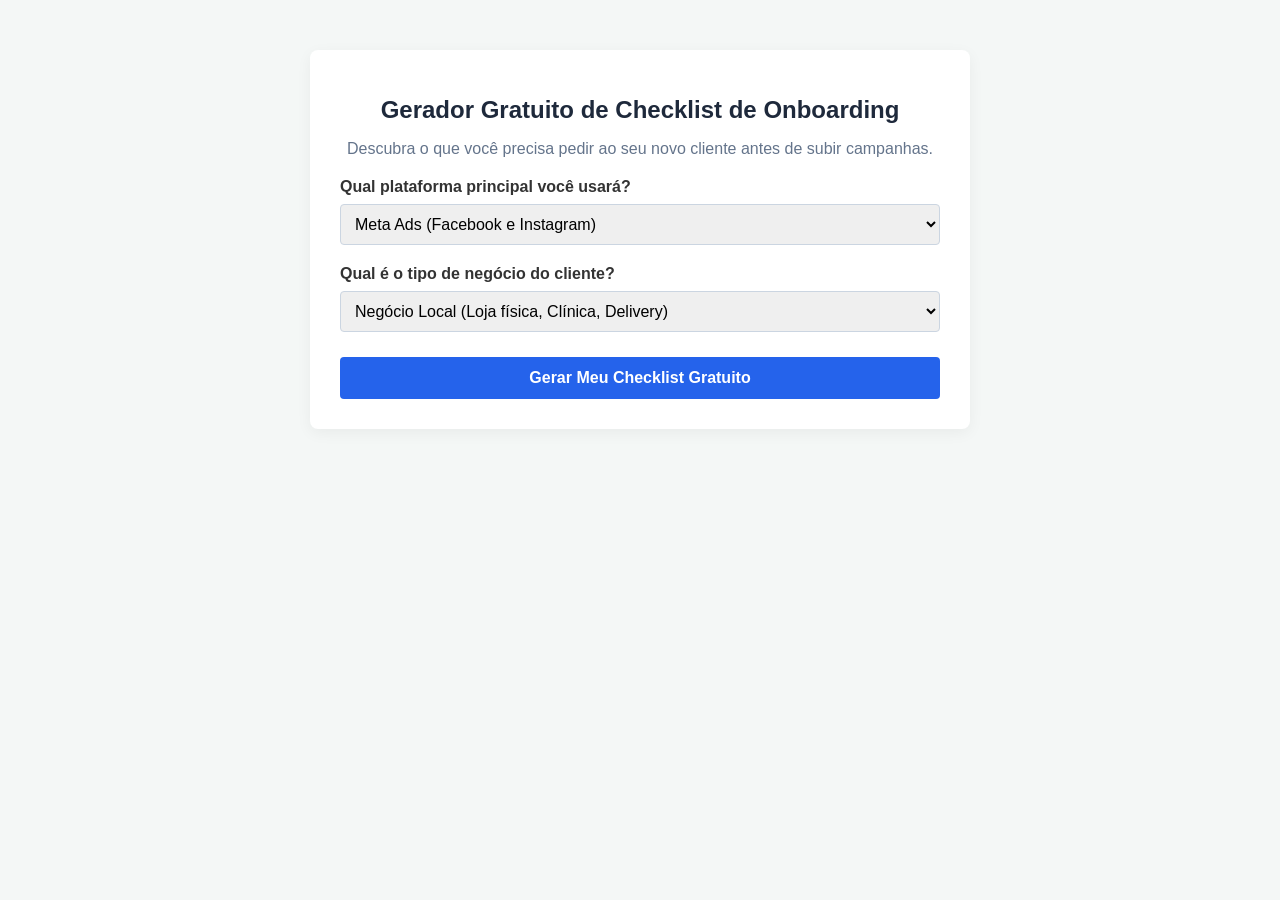
==== ferramenta.html @ c60c6555 "Add files via upload" ====
<!DOCTYPE html>
<html lang="pt-BR">
<head>
    <meta charset="UTF-8">
    <meta name="viewport" content="width=device-width, initial-scale=1.0">
    <title>Gerador Gratuito de Checklist de Onboarding para Gestores de Tráfego</title>
    <style>
        body { font-family: 'Segoe UI', Tahoma, Geneva, Verdana, sans-serif; background-color: #f4f7f6; color: #333; margin: 0; padding: 0; }
        .container { max-width: 600px; margin: 50px auto; background: #fff; padding: 30px; border-radius: 8px; box-shadow: 0 4px 15px rgba(0,0,0,0.05); }
        h1 { font-size: 24px; color: #1e293b; text-align: center; }
        label { font-weight: 600; display: block; margin-top: 20px; margin-bottom: 8px; }
        select { width: 100%; padding: 10px; border: 1px solid #cbd5e1; border-radius: 4px; font-size: 16px; }
        button { width: 100%; background-color: #2563eb; color: #fff; padding: 12px; border: none; border-radius: 4px; font-size: 16px; font-weight: bold; margin-top: 25px; cursor: pointer; transition: 0.3s; }
        button:hover { background-color: #1d4ed8; }
        #resultado { display: none; margin-top: 30px; padding: 20px; background-color: #f8fafc; border: 1px solid #e2e8f0; border-radius: 4px; }
        .oferta { margin-top: 30px; padding: 20px; background-color: #fffbeb; border: 1px solid #fde68a; border-radius: 4px; text-align: center; }
        .btn-oferta { background-color: #d97706; display: inline-block; padding: 10px 20px; margin-top: 15px; color: white; text-decoration: none; font-weight: bold; border-radius: 4px; cursor: pointer; border: none; }
        .btn-oferta:hover { background-color: #b45309; }
        .btn-oferta:disabled { background-color: #fcd34d; cursor: not-allowed; }
    </style>
</head>
<body>

<div class="container">
    <h1>Gerador Gratuito de Checklist de Onboarding</h1>
    <p style="text-align:center; color: #64748b;">Descubra o que você precisa pedir ao seu novo cliente antes de subir campanhas.</p>
    
    <label for="plataforma">Qual plataforma principal você usará?</label>
    <select id="plataforma">
        <option value="meta">Meta Ads (Facebook e Instagram)</option>
        <option value="google">Google Ads</option>
        <option value="ambas">Meta Ads e Google Ads</option>
    </select>

    <label for="tipoCliente">Qual é o tipo de negócio do cliente?</label>
    <select id="tipoCliente">
        <option value="local">Negócio Local (Loja física, Clínica, Delivery)</option>
        <option value="infoproduto">Infoproduto (Cursos, E-books)</option>
        <option value="ecommerce">E-commerce (Loja Virtual)</option>
    </select>

    <button onclick="gerarChecklist()">Gerar Meu Checklist Gratuito</button>

    <div id="resultado">
        <h3 style="margin-top:0;">Seu Checklist Personalizado:</h3>
        <ul id="listaChecklist"></ul>
        
        <div class="oferta">
            <h4 style="margin:0; color:#92400e;">Este é apenas o checklist inicial.</h4>
            <p style="margin-top:10px; font-size:14px;">Organize o briefing completo, matriz de responsabilidades, aprovação de campanhas, dashboards e offboarding com o Sistema <b>GestorFlow</b>.</p>
            <button id="btn-oferta-comprar" class="btn-oferta">Checkout em configuração</button>
        </div>
    </div>
</div>

<script src="config.js"></script>
<script>
    document.addEventListener('DOMContentLoaded', function() {
        const btnOferta = document.getElementById('btn-oferta-comprar');
        const checkoutUrl = getToolCheckoutUrl();
        
        if (checkoutUrl) {
            btnOferta.innerText = "Quero organizar minha operação por R$ 47";
            btnOferta.disabled = false;
            btnOferta.onclick = function() {
                window.location.href = checkoutUrl;
            };
        } else {
            btnOferta.disabled = true;
            btnOferta.innerText = "Checkout em configuração";
        }
    });

    function gerarChecklist() {
        const plat = document.getElementById('plataforma').value;
        const tipo = document.getElementById('tipoCliente').value;
        const lista = document.getElementById('listaChecklist');
        lista.innerHTML = ''; 
        
        const tarefas = [];
        tarefas.push('Enviar Formulário de Briefing');
        tarefas.push('Definir Escopo e Valores Financeiros');
        
        if (plat === 'meta' || plat === 'ambas') {
            tarefas.push('Pedir acesso de parceiro no Gerenciador de Negócios (Business Manager)');
            tarefas.push('Solicitar acesso à Página do Facebook e Conta do Instagram');
            tarefas.push('Verificar configuração do Pixel da Meta');
        }
        if (plat === 'google' || plat === 'ambas') {
            tarefas.push('Pedir ID da Conta do Google Ads (10 dígitos) para enviar convite');
            tarefas.push('Verificar acesso ao Google Analytics 4');
        }
        if (tipo === 'local') {
            tarefas.push('Configurar campanhas focadas em WhatsApp ou Rota para Loja Física');
        } else if (tipo === 'ecommerce') {
            tarefas.push('Solicitar catálogo de produtos em XML / integração com Shopify/Nuvemshop');
        }

        tarefas.forEach(t => {
            const li = document.createElement('li');
            li.style.marginBottom = '10px';
            li.innerHTML = '<input type="checkbox" style="margin-right: 10px;">' + t;
            lista.appendChild(li);
        });

        document.getElementById('resultado').style.display = 'block';
    }
</script>
</body>
</html>
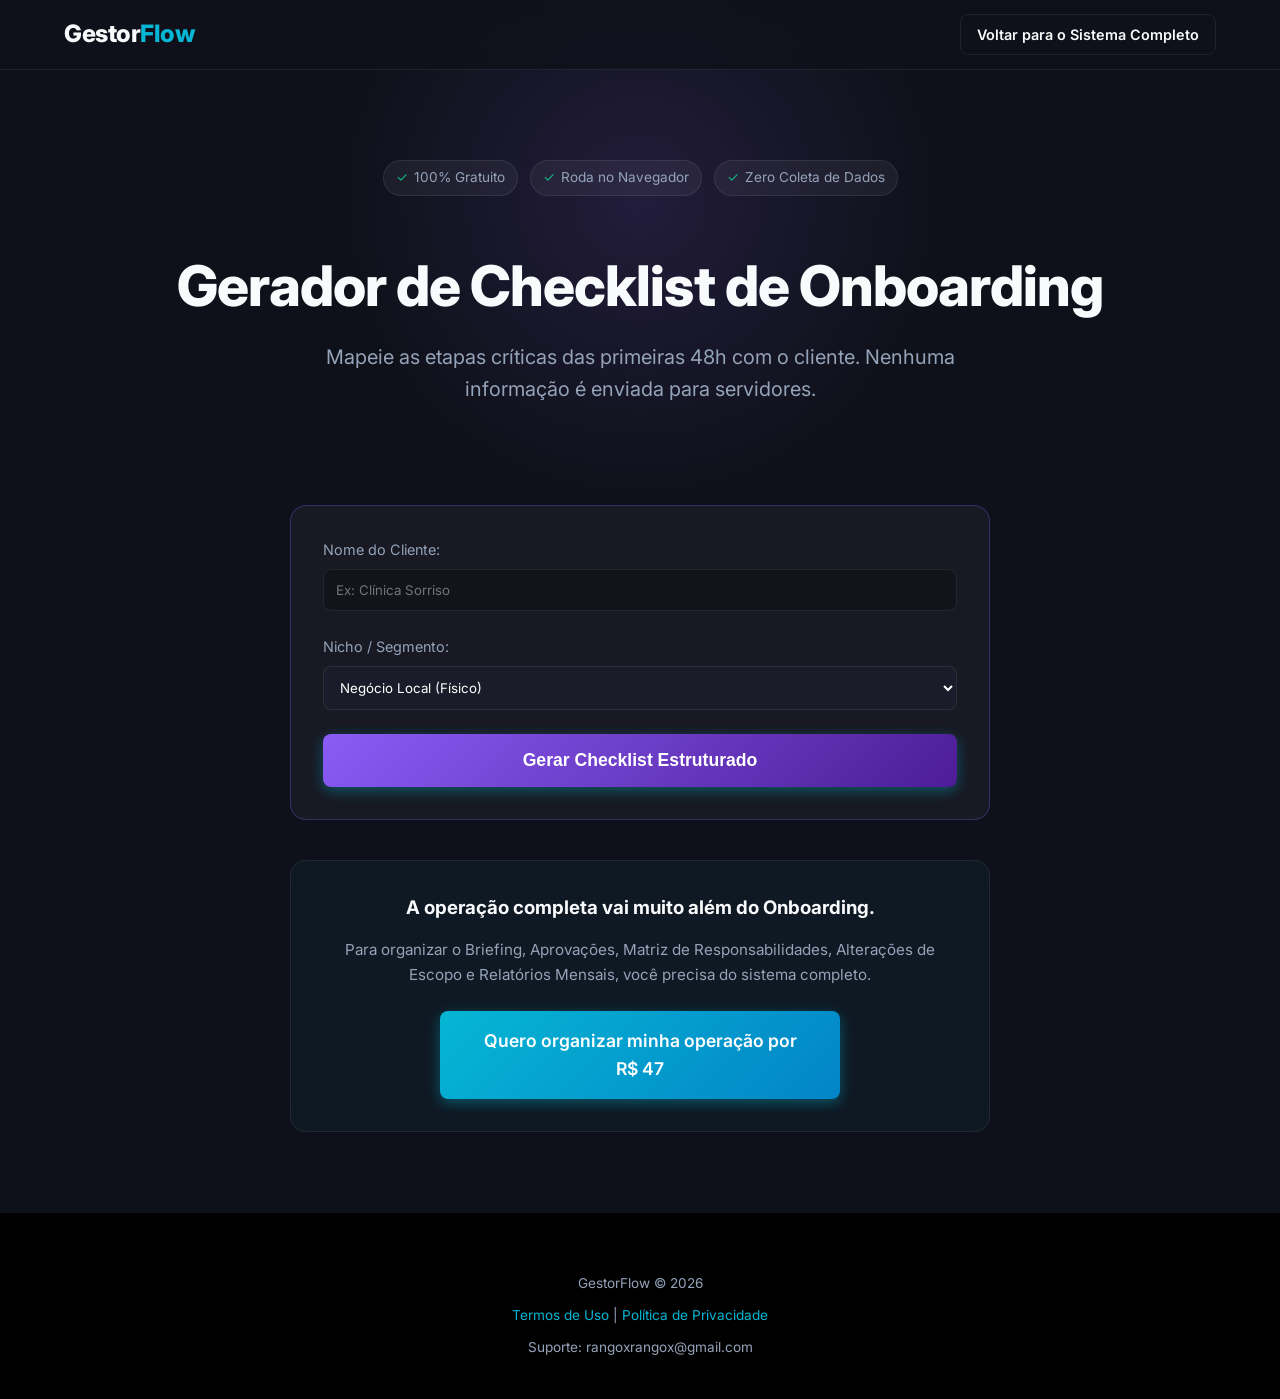
==== commit 407f1f40: "Add files via upload" ====
--- a/ferramenta.html
+++ b/ferramenta.html
@@ -3,108 +3,91 @@
 <head>
     <meta charset="UTF-8">
     <meta name="viewport" content="width=device-width, initial-scale=1.0">
-    <title>Gerador Gratuito de Checklist de Onboarding para Gestores de Tráfego</title>
-    <style>
-        body { font-family: 'Segoe UI', Tahoma, Geneva, Verdana, sans-serif; background-color: #f4f7f6; color: #333; margin: 0; padding: 0; }
-        .container { max-width: 600px; margin: 50px auto; background: #fff; padding: 30px; border-radius: 8px; box-shadow: 0 4px 15px rgba(0,0,0,0.05); }
-        h1 { font-size: 24px; color: #1e293b; text-align: center; }
-        label { font-weight: 600; display: block; margin-top: 20px; margin-bottom: 8px; }
-        select { width: 100%; padding: 10px; border: 1px solid #cbd5e1; border-radius: 4px; font-size: 16px; }
-        button { width: 100%; background-color: #2563eb; color: #fff; padding: 12px; border: none; border-radius: 4px; font-size: 16px; font-weight: bold; margin-top: 25px; cursor: pointer; transition: 0.3s; }
-        button:hover { background-color: #1d4ed8; }
-        #resultado { display: none; margin-top: 30px; padding: 20px; background-color: #f8fafc; border: 1px solid #e2e8f0; border-radius: 4px; }
-        .oferta { margin-top: 30px; padding: 20px; background-color: #fffbeb; border: 1px solid #fde68a; border-radius: 4px; text-align: center; }
-        .btn-oferta { background-color: #d97706; display: inline-block; padding: 10px 20px; margin-top: 15px; color: white; text-decoration: none; font-weight: bold; border-radius: 4px; cursor: pointer; border: none; }
-        .btn-oferta:hover { background-color: #b45309; }
-        .btn-oferta:disabled { background-color: #fcd34d; cursor: not-allowed; }
-    </style>
+    <title>Gerador Gratuito de Checklist de Onboarding | GestorFlow</title>
+    <meta name="description" content="Gere um checklist profissional para organizar os primeiros passos com seus novos clientes de tráfego pago. Ferramenta gratuita GestorFlow.">
+    
+    <!-- Open Graph / SEO -->
+    <meta property="og:type" content="website">
+    <meta property="og:url" content="https://rangoxrangox-cpu.github.io/gestorflow/ferramenta.html">
+    <meta property="og:title" content="Gerador Gratuito de Checklist de Onboarding | GestorFlow">
+    <meta property="og:description" content="Gere um checklist profissional para organizar os primeiros passos com seus novos clientes de tráfego pago. Ferramenta gratuita GestorFlow.">
+    
+    <!-- Fonts & Styles -->
+    <link href="https://fonts.googleapis.com/css2?family=Inter:wght@400;500;600;800&display=swap" rel="stylesheet">
+    <link rel="stylesheet" href="styles.css">
+    
+    <!-- Scripts -->
+    <script src="config.js"></script>
+    <script src="script.js" defer></script>
 </head>
 <body>
 
-<div class="container">
-    <h1>Gerador Gratuito de Checklist de Onboarding</h1>
-    <p style="text-align:center; color: #64748b;">Descubra o que você precisa pedir ao seu novo cliente antes de subir campanhas.</p>
-    
-    <label for="plataforma">Qual plataforma principal você usará?</label>
-    <select id="plataforma">
-        <option value="meta">Meta Ads (Facebook e Instagram)</option>
-        <option value="google">Google Ads</option>
-        <option value="ambas">Meta Ads e Google Ads</option>
-    </select>
+    <!-- Header Simples (Focado) -->
+    <header>
+        <div class="container header-content">
+            <div class="logo">Gestor<span>Flow</span></div>
+            <a href="index.html" class="btn btn-secondary" style="padding: 8px 16px; font-size: 0.9rem;">Voltar para o Sistema Completo</a>
+        </div>
+    </header>
 
-    <label for="tipoCliente">Qual é o tipo de negócio do cliente?</label>
-    <select id="tipoCliente">
-        <option value="local">Negócio Local (Loja física, Clínica, Delivery)</option>
-        <option value="infoproduto">Infoproduto (Cursos, E-books)</option>
-        <option value="ecommerce">E-commerce (Loja Virtual)</option>
-    </select>
+    <section class="hero-section" style="padding-bottom: 60px;">
+        <div class="hero-bg-glow" style="background: radial-gradient(circle, rgba(139,92,246,0.15) 0%, rgba(15,17,26,0) 70%);"></div>
+        <div class="container">
+            <div class="badges">
+                <div class="badge"><span class="badge-icon">✓</span> 100% Gratuito</div>
+                <div class="badge"><span class="badge-icon">✓</span> Roda no Navegador</div>
+                <div class="badge"><span class="badge-icon">✓</span> Zero Coleta de Dados</div>
+            </div>
+            
+            <h1 class="hero-title">Gerador de Checklist de Onboarding</h1>
+            <p class="hero-subtitle">Mapeie as etapas críticas das primeiras 48h com o cliente. Nenhuma informação é enviada para servidores.</p>
+        </div>
+    </section>
 
-    <button onclick="gerarChecklist()">Gerar Meu Checklist Gratuito</button>
+    <!-- Ferramenta Core -->
+    <section class="container" style="padding-top: 0;">
+        <div class="glass-panel" style="max-width: 700px; margin: 0 auto; border-color: rgba(139, 92, 246, 0.3);">
+            <div style="margin-bottom: 24px;">
+                <label for="nome-cliente" style="display: block; margin-bottom: 8px; color: var(--text-secondary); font-size: 0.9rem;">Nome do Cliente:</label>
+                <input type="text" id="nome-cliente" placeholder="Ex: Clínica Sorriso" style="width: 100%; padding: 12px; border-radius: 8px; border: 1px solid var(--border-color); background: rgba(0,0,0,0.2); color: #fff; font-family: var(--font-main);">
+            </div>
+            
+            <div style="margin-bottom: 24px;">
+                <label for="nicho-cliente" style="display: block; margin-bottom: 8px; color: var(--text-secondary); font-size: 0.9rem;">Nicho / Segmento:</label>
+                <select id="nicho-cliente" style="width: 100%; padding: 12px; border-radius: 8px; border: 1px solid var(--border-color); background: #1a1d29; color: #fff; font-family: var(--font-main);">
+                    <option value="Negócio Local">Negócio Local (Físico)</option>
+                    <option value="E-commerce">E-commerce</option>
+                    <option value="Infoproduto">Lançamento / Infoproduto</option>
+                    <option value="Serviços">Prestação de Serviços</option>
+                </select>
+            </div>
+            
+            <button id="btn-gerar-checklist" class="btn" style="width: 100%; background: linear-gradient(135deg, var(--accent-purple), #4c1d95);">Gerar Checklist Estruturado</button>
+            
+            <div id="resultado-checklist"></div>
+        </div>
+    </section>
 
-    <div id="resultado">
-        <h3 style="margin-top:0;">Seu Checklist Personalizado:</h3>
-        <ul id="listaChecklist"></ul>
-        
-        <div class="oferta">
-            <h4 style="margin:0; color:#92400e;">Este é apenas o checklist inicial.</h4>
-            <p style="margin-top:10px; font-size:14px;">Organize o briefing completo, matriz de responsabilidades, aprovação de campanhas, dashboards e offboarding com o Sistema <b>GestorFlow</b>.</p>
-            <button id="btn-oferta-comprar" class="btn-oferta">Checkout em configuração</button>
+    <!-- Upsell Suave -->
+    <section class="container text-center" style="padding-top: 40px;">
+        <div class="glass-panel" style="max-width: 700px; margin: 0 auto; background: rgba(6,182,212,0.05);">
+            <h3 style="color: var(--text-primary); margin-bottom: 15px;">A operação completa vai muito além do Onboarding.</h3>
+            <p style="color: var(--text-secondary); margin-bottom: 24px; font-size: 0.95rem;">Para organizar o Briefing, Aprovações, Matriz de Responsabilidades, Alterações de Escopo e Relatórios Mensais, você precisa do sistema completo.</p>
+            <a href="#" class="btn checkout-btn-tool disabled" style="width: 100%; max-width: 400px;">Checkout em configuração</a>
         </div>
-    </div>
-</div>
+    </section>
 
-<script src="config.js"></script>
-<script>
-    document.addEventListener('DOMContentLoaded', function() {
-        const btnOferta = document.getElementById('btn-oferta-comprar');
-        const checkoutUrl = getToolCheckoutUrl();
-        
-        if (checkoutUrl) {
-            btnOferta.innerText = "Quero organizar minha operação por R$ 47";
-            btnOferta.disabled = false;
-            btnOferta.onclick = function() {
-                window.location.href = checkoutUrl;
-            };
-        } else {
-            btnOferta.disabled = true;
-            btnOferta.innerText = "Checkout em configuração";
-        }
-    });
+    <!-- Footer Simples -->
+    <footer style="margin-top: 80px;">
+        <div class="container text-center">
+            <p>GestorFlow &copy; 2026</p>
+            <p style="margin-top: 10px;">
+                <a href="termos.html" style="font-size: 0.85rem;">Termos de Uso</a> | 
+                <a href="privacidade.html" style="font-size: 0.85rem;">Política de Privacidade</a>
+            </p>
+            <p style="margin-top: 10px; font-size: 0.85rem; color: var(--text-secondary);">Suporte: rangoxrangox@gmail.com</p>
+        </div>
+    </footer>
 
-    function gerarChecklist() {
-        const plat = document.getElementById('plataforma').value;
-        const tipo = document.getElementById('tipoCliente').value;
-        const lista = document.getElementById('listaChecklist');
-        lista.innerHTML = ''; 
-        
-        const tarefas = [];
-        tarefas.push('Enviar Formulário de Briefing');
-        tarefas.push('Definir Escopo e Valores Financeiros');
-        
-        if (plat === 'meta' || plat === 'ambas') {
-            tarefas.push('Pedir acesso de parceiro no Gerenciador de Negócios (Business Manager)');
-            tarefas.push('Solicitar acesso à Página do Facebook e Conta do Instagram');
-            tarefas.push('Verificar configuração do Pixel da Meta');
-        }
-        if (plat === 'google' || plat === 'ambas') {
-            tarefas.push('Pedir ID da Conta do Google Ads (10 dígitos) para enviar convite');
-            tarefas.push('Verificar acesso ao Google Analytics 4');
-        }
-        if (tipo === 'local') {
-            tarefas.push('Configurar campanhas focadas em WhatsApp ou Rota para Loja Física');
-        } else if (tipo === 'ecommerce') {
-            tarefas.push('Solicitar catálogo de produtos em XML / integração com Shopify/Nuvemshop');
-        }
-
-        tarefas.forEach(t => {
-            const li = document.createElement('li');
-            li.style.marginBottom = '10px';
-            li.innerHTML = '<input type="checkbox" style="margin-right: 10px;">' + t;
-            lista.appendChild(li);
-        });
-
-        document.getElementById('resultado').style.display = 'block';
-    }
-</script>
 </body>
 </html>
--- a/styles.css
+++ b/styles.css
@@ -0,0 +1,231 @@
+/* ==========================================================================
+   GestorFlow - Premium SaaS Dark Mode Styles
+   ========================================================================== */
+
+/* Globals & CSS Variables */
+:root {
+    --bg-dark: #0f111a;
+    --bg-panel: #1a1d29;
+    --bg-card: rgba(30, 33, 43, 0.6);
+    --text-primary: #f8fafc;
+    --text-secondary: #94a3b8;
+    --accent-cyan: #06b6d4;
+    --accent-purple: #8b5cf6;
+    --accent-green: #10b981;
+    --border-color: rgba(255, 255, 255, 0.08);
+    --glass-blur: blur(12px);
+    --font-main: 'Inter', -apple-system, BlinkMacSystemFont, 'Segoe UI', Roboto, Helvetica, Arial, sans-serif;
+    --btn-shadow: 0 4px 14px 0 rgba(6, 182, 212, 0.39);
+}
+
+@media (prefers-reduced-motion: reduce) {
+    * {
+        animation-duration: 0.01ms !important;
+        animation-iteration-count: 1 !important;
+        transition-duration: 0.01ms !important;
+        scroll-behavior: auto !important;
+    }
+}
+
+* { margin: 0; padding: 0; box-sizing: border-box; }
+html { scroll-behavior: smooth; }
+
+body {
+    font-family: var(--font-main);
+    background-color: var(--bg-dark);
+    color: var(--text-primary);
+    line-height: 1.6;
+    overflow-x: hidden;
+}
+
+a { color: var(--accent-cyan); text-decoration: none; transition: all 0.2s ease; }
+a:hover { color: var(--text-primary); text-decoration: underline; }
+
+/* Utilities */
+.container { max-width: 1200px; margin: 0 auto; padding: 0 24px; }
+.text-center { text-align: center; }
+.mt-4 { margin-top: 2rem; }
+.mb-2 { margin-bottom: 1rem; }
+.mb-4 { margin-bottom: 2rem; }
+.gradient-text {
+    background: linear-gradient(135deg, var(--accent-cyan), var(--accent-purple));
+    -webkit-background-clip: text;
+    -webkit-text-fill-color: transparent;
+    background-clip: text;
+}
+
+/* Glassmorphism Classes */
+.glass-panel {
+    background: var(--bg-card);
+    backdrop-filter: var(--glass-blur);
+    -webkit-backdrop-filter: var(--glass-blur);
+    border: 1px solid var(--border-color);
+    border-radius: 16px;
+    padding: 32px;
+}
+
+/* Header */
+header {
+    position: fixed;
+    top: 0; left: 0; right: 0;
+    height: 70px;
+    background: rgba(15, 17, 26, 0.8);
+    backdrop-filter: var(--glass-blur);
+    border-bottom: 1px solid var(--border-color);
+    z-index: 1000;
+    display: flex;
+    align-items: center;
+}
+.header-content {
+    display: flex;
+    justify-content: space-between;
+    align-items: center;
+    width: 100%;
+}
+.logo { font-size: 1.5rem; font-weight: 800; color: var(--text-primary); letter-spacing: -0.5px; }
+.logo span { color: var(--accent-cyan); }
+.nav-links { display: flex; gap: 24px; }
+.nav-links a { color: var(--text-secondary); font-size: 0.9rem; font-weight: 500; text-decoration: none; }
+.nav-links a:hover { color: var(--text-primary); }
+
+/* Buttons */
+.btn {
+    display: inline-block;
+    background: linear-gradient(135deg, var(--accent-cyan), #0284c7);
+    color: #fff;
+    padding: 16px 32px;
+    border-radius: 8px;
+    font-weight: 600;
+    font-size: 1.1rem;
+    text-align: center;
+    border: none;
+    cursor: pointer;
+    box-shadow: var(--btn-shadow);
+    transition: transform 0.2s ease, box-shadow 0.2s ease;
+    text-decoration: none;
+}
+.btn:hover { transform: translateY(-2px); box-shadow: 0 6px 20px 0 rgba(6, 182, 212, 0.5); color: #fff; text-decoration: none; }
+.btn:disabled { background: #334155; box-shadow: none; cursor: not-allowed; transform: none; }
+.btn-secondary { background: transparent; border: 1px solid var(--border-color); box-shadow: none; color: var(--text-primary); }
+.btn-secondary:hover { background: rgba(255,255,255,0.05); transform: translateY(-2px); color: #fff; }
+
+/* Fixed Mobile CTA */
+.fixed-mobile-cta {
+    position: fixed;
+    bottom: 0; left: 0; right: 0;
+    background: rgba(15, 17, 26, 0.95);
+    backdrop-filter: var(--glass-blur);
+    border-top: 1px solid var(--border-color);
+    padding: 16px;
+    z-index: 999;
+    display: flex;
+    justify-content: space-between;
+    align-items: center;
+    transform: translateY(100%);
+    transition: transform 0.3s ease;
+}
+.fixed-mobile-cta.visible { transform: translateY(0); }
+.fixed-mobile-cta .btn { padding: 12px 24px; font-size: 1rem; width: 100%; max-width: 200px;}
+.fixed-mobile-cta-info h4 { font-size: 1rem; margin: 0;}
+.fixed-mobile-cta-info p { font-size: 0.8rem; color: var(--accent-green); margin:0;}
+
+/* Sections */
+section { padding: 100px 0; }
+.hero-section {
+    padding: 160px 0 100px;
+    position: relative;
+    overflow: hidden;
+    text-align: center;
+}
+.hero-bg-glow {
+    position: absolute;
+    top: -20%; left: 50%;
+    transform: translateX(-50%);
+    width: 600px; height: 600px;
+    background: radial-gradient(circle, rgba(6,182,212,0.15) 0%, rgba(15,17,26,0) 70%);
+    z-index: -1;
+}
+.hero-title { font-size: 3.5rem; font-weight: 800; line-height: 1.1; margin-bottom: 24px; letter-spacing: -1px; }
+.hero-subtitle { font-size: 1.25rem; color: var(--text-secondary); max-width: 700px; margin: 0 auto 40px; }
+.hero-buttons { display: flex; gap: 16px; justify-content: center; margin-bottom: 40px; }
+.badges { display: flex; justify-content: center; gap: 12px; flex-wrap: wrap; margin-bottom: 60px; }
+.badge { background: rgba(255,255,255,0.05); border: 1px solid var(--border-color); padding: 6px 12px; border-radius: 20px; font-size: 0.85rem; color: var(--text-secondary); display: flex; align-items: center; gap: 6px;}
+.badge-icon { color: var(--accent-green); }
+.hero-mockup img { max-width: 100%; border-radius: 12px; box-shadow: 0 20px 40px rgba(0,0,0,0.4); border: 1px solid var(--border-color); }
+
+/* Trust Strip */
+.trust-strip { background: var(--bg-panel); border-top: 1px solid var(--border-color); border-bottom: 1px solid var(--border-color); padding: 24px 0; }
+.trust-items { display: flex; justify-content: space-around; flex-wrap: wrap; gap: 20px; }
+.trust-item { display: flex; align-items: center; gap: 8px; font-size: 0.9rem; color: var(--text-secondary); }
+
+/* Problem Section */
+.problem-comparison { display: grid; grid-template-columns: 1fr 1fr; gap: 32px; margin-top: 40px; }
+.problem-card { padding: 32px; border-radius: 16px; background: rgba(255,0,0,0.02); border: 1px solid rgba(255,0,0,0.1); }
+.solution-card { padding: 32px; border-radius: 16px; background: rgba(6,182,212,0.02); border: 1px solid rgba(6,182,212,0.2); }
+.problem-card h3 { color: #ef4444; margin-bottom: 20px; display: flex; align-items: center; gap: 8px; }
+.solution-card h3 { color: var(--accent-cyan); margin-bottom: 20px; display: flex; align-items: center; gap: 8px; }
+.comparison-list { list-style: none; }
+.comparison-list li { margin-bottom: 12px; padding-left: 28px; position: relative; color: var(--text-secondary); }
+.comparison-list li::before { content: '✕'; position: absolute; left: 0; color: #ef4444; }
+.solution-card .comparison-list li::before { content: '✓'; color: var(--accent-green); }
+
+/* Timeline (Solution) */
+.timeline { position: relative; max-width: 800px; margin: 60px auto 0; padding: 20px 0; }
+.timeline::before { content: ''; position: absolute; top: 0; bottom: 0; left: 50%; width: 2px; background: var(--border-color); transform: translateX(-50%); }
+.timeline-item { display: flex; justify-content: flex-end; padding-right: 50%; position: relative; margin-bottom: 40px; }
+.timeline-item:nth-child(even) { justify-content: flex-start; padding-right: 0; padding-left: 50%; }
+.timeline-content { background: var(--bg-card); padding: 20px; border-radius: 12px; border: 1px solid var(--border-color); width: 90%; margin: 0 20px; position: relative; backdrop-filter: var(--glass-blur); }
+.timeline-dot { position: absolute; right: -28px; top: 20px; width: 16px; height: 16px; border-radius: 50%; background: var(--accent-cyan); border: 4px solid var(--bg-dark); }
+.timeline-item:nth-child(even) .timeline-dot { left: -28px; right: auto; }
+
+/* Components Grid */
+.components-grid { display: grid; grid-template-columns: repeat(auto-fit, minmax(280px, 1fr)); gap: 24px; margin-top: 40px; }
+.component-card { padding: 24px; transition: transform 0.2s ease, border-color 0.2s; }
+.component-card:hover { transform: translateY(-5px); border-color: rgba(6,182,212,0.3); }
+.component-icon { font-size: 2rem; margin-bottom: 16px; display: inline-block; background: rgba(6,182,212,0.1); padding: 12px; border-radius: 12px; color: var(--accent-cyan); }
+.component-title { font-size: 1.1rem; margin-bottom: 8px; color: var(--text-primary); }
+.component-desc { font-size: 0.9rem; color: var(--text-secondary); }
+
+/* Previews Gallery */
+.gallery-grid { display: grid; grid-template-columns: repeat(auto-fit, minmax(350px, 1fr)); gap: 32px; margin-top: 40px; }
+.gallery-item { position: relative; border-radius: 12px; overflow: hidden; border: 1px solid var(--border-color); }
+.gallery-item img { width: 100%; display: block; transition: transform 0.3s ease; }
+.gallery-item:hover img { transform: scale(1.02); }
+.gallery-caption { position: absolute; bottom: 0; left: 0; right: 0; background: linear-gradient(transparent, rgba(0,0,0,0.9)); padding: 20px; text-align: center; }
+
+/* Pricing */
+.pricing-section { background: var(--bg-panel); border-top: 1px solid var(--border-color); border-bottom: 1px solid var(--border-color); }
+.pricing-card { max-width: 500px; margin: 0 auto; text-align: center; padding: 48px 32px; position: relative; overflow: hidden; }
+.pricing-price { font-size: 4rem; font-weight: 800; margin: 20px 0; color: var(--text-primary); }
+.pricing-price span { font-size: 1.2rem; color: var(--text-secondary); font-weight: 400; }
+.pricing-list { list-style: none; text-align: left; margin: 32px 0; }
+.pricing-list li { margin-bottom: 16px; padding-left: 32px; position: relative; font-size: 1rem; color: var(--text-primary); }
+.pricing-list li::before { content: '✓'; position: absolute; left: 0; color: var(--accent-green); font-weight: bold; }
+
+/* FAQ */
+.faq-grid { max-width: 800px; margin: 40px auto 0; display: flex; flex-direction: column; gap: 16px; }
+.faq-item { background: var(--bg-card); border: 1px solid var(--border-color); border-radius: 8px; padding: 24px; }
+.faq-q { font-weight: 600; margin-bottom: 8px; color: var(--text-primary); font-size: 1.1rem; }
+.faq-a { color: var(--text-secondary); font-size: 0.95rem; }
+
+/* Footer */
+footer { background: #000; padding: 60px 0 40px; border-top: 1px solid var(--border-color); font-size: 0.85rem; color: var(--text-secondary); }
+.footer-grid { display: grid; grid-template-columns: repeat(auto-fit, minmax(200px, 1fr)); gap: 40px; margin-bottom: 40px; }
+.footer-col h4 { color: #fff; margin-bottom: 16px; font-size: 1rem; }
+.footer-col ul { list-style: none; }
+.footer-col ul li { margin-bottom: 8px; }
+.footer-col a { color: var(--text-secondary); }
+.footer-col a:hover { color: #fff; }
+.footer-bottom { text-align: center; padding-top: 24px; border-top: 1px solid rgba(255,255,255,0.05); }
+
+/* Responsiveness */
+@media (max-width: 768px) {
+    .nav-links { display: none; }
+    .hero-title { font-size: 2.2rem; }
+    .hero-buttons { flex-direction: column; }
+    .problem-comparison { grid-template-columns: 1fr; }
+    .timeline::before { left: 20px; }
+    .timeline-item, .timeline-item:nth-child(even) { justify-content: flex-start; padding-right: 0; padding-left: 40px; }
+    .timeline-content { width: 100%; margin: 0; }
+    .timeline-dot, .timeline-item:nth-child(even) .timeline-dot { left: 12px; right: auto; }
+}
